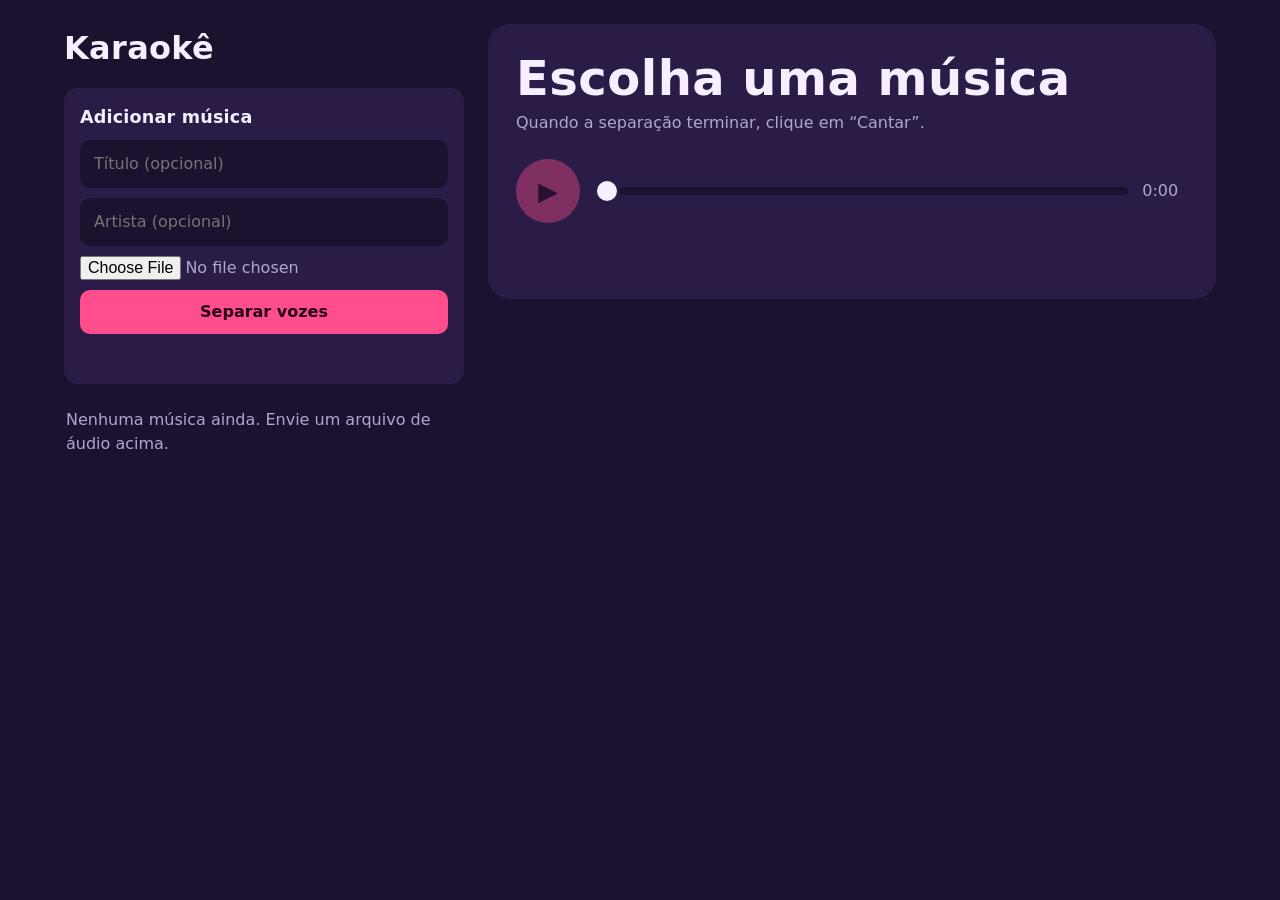
==== backend/target/classes/static/index.html @ 43eb7155 "update" ====
<!DOCTYPE html>
<html lang="pt-BR">
<head>
<meta charset="utf-8">
<meta name="viewport" content="width=device-width, initial-scale=1">
<title>Karaokê</title>
<link rel="stylesheet" href="styles.css">
</head>
<body>

<div class="app">

  <!-- ===== biblioteca ===== -->
  <section class="library" aria-label="Músicas">
    <h1>Karaokê</h1>

    <form class="card add-form" id="add-form">
      <h2>Adicionar música</h2>
      <input type="text" name="title" placeholder="Título (opcional)" autocomplete="off">
      <input type="text" name="artist" placeholder="Artista (opcional)" autocomplete="off">
      <input type="file" name="file" accept="audio/*" required>
      <button class="btn" type="submit" id="add-btn">Separar vozes</button>
      <div class="status" id="add-status" role="status"></div>
    </form>

    <ul class="songs" id="songs"></ul>
  </section>

  <!-- ===== preview (player simples) ===== -->
  <section class="player" aria-label="Player">
    <div class="now">
      <h2 id="now-title">Escolha uma música</h2>
      <p id="now-artist">Quando a separação terminar, clique em “Cantar”.</p>
    </div>

    <div class="transport">
      <button class="play" id="play" disabled aria-label="Tocar">▶</button>
      <input type="range" id="seek" min="0" max="0" step="0.1" value="0" disabled aria-label="Posição da música">
      <span class="time" id="time">0:00</span>
    </div>

    <div class="mixer" id="mixer" hidden>
      <div id="mixer-slot"></div>
      <button class="btn stage-btn" id="open-stage" type="button">Abrir tela de karaokê</button>
    </div>

    <div class="status" id="player-status" role="status"></div>
  </section>
</div>

<!-- ===== diálogo: escolher letra ===== -->
<dialog id="dlg-lyrics" aria-labelledby="dlg-lyrics-title">
  <form method="dialog" class="dlg-head">
    <h2 id="dlg-lyrics-title">Letra sincronizada</h2>
    <button class="btn ghost" aria-label="Fechar">Fechar</button>
  </form>
  <form class="dlg-search" id="lyrics-form">
    <input type="text" id="lyrics-title" placeholder="Título da música" required autocomplete="off">
    <input type="text" id="lyrics-artist" placeholder="Artista" autocomplete="off">
    <button class="btn" type="submit">Buscar</button>
  </form>
  <p class="hint">Fonte: LRCLIB. Compare a duração com a da sua música e confira o trecho de prévia.</p>
  <div class="status" id="lyrics-status" role="status"></div>
  <ul class="results" id="lyrics-results"></ul>
</dialog>

<!-- ===== diálogo: escolher capa ===== -->
<dialog id="dlg-cover" aria-labelledby="dlg-cover-title">
  <form method="dialog" class="dlg-head">
    <h2 id="dlg-cover-title">Imagem de fundo</h2>
    <button class="btn ghost" aria-label="Fechar">Fechar</button>
  </form>
  <form class="dlg-search" id="cover-form">
    <input type="text" id="cover-term" placeholder="Artista e álbum" required autocomplete="off">
    <button class="btn" type="submit">Buscar</button>
  </form>
  <p class="hint">Fonte: iTunes. Os primeiros resultados costumam ser os certos.</p>
  <div class="status" id="cover-status" role="status"></div>
  <ul class="cover-grid" id="cover-results"></ul>
</dialog>

<!-- ===== tela de karaokê ===== -->
<div class="stage" id="stage" hidden role="dialog" aria-label="Tela de karaokê" aria-modal="true">
  <div class="stage-bg" id="stage-bg"></div>
  <div class="stage-scrim"></div>

  <header class="stage-top stage-chrome">
    <div class="st-meta">
      <div class="st-title" id="st-title"></div>
      <div class="st-artist" id="st-artist"></div>
    </div>
    <div class="st-actions">
      <button class="chip" id="st-fs" type="button">Tela cheia</button>
      <button class="chip" id="st-close" type="button">Fechar</button>
    </div>
  </header>

  <main class="lyrics-viewport" id="lyrics-viewport">
    <div class="lyrics-track" id="lyrics-track" aria-live="off"></div>
    <p class="no-lyrics" id="no-lyrics" hidden>
      Esta música ainda não tem letra sincronizada.<br>
      Feche esta tela e use o botão “Letra” na biblioteca.
    </p>
  </main>

  <footer class="stage-bottom stage-chrome">
    <button class="play small" id="st-play" type="button" aria-label="Tocar">▶</button>
    <input type="range" id="st-seek" min="0" max="0" step="0.1" value="0" aria-label="Posição da música">
    <span class="time" id="st-time">0:00 / 0:00</span>
    <button class="chip" id="st-settings" type="button" aria-expanded="false" aria-controls="stage-panel">Ajustes</button>
  </footer>

  <aside class="stage-panel" id="stage-panel" hidden aria-label="Ajustes">
    <section>
      <h3>Áudio</h3>
      <div id="stage-mixer-slot"></div>
    </section>

    <section>
      <h3>Tela</h3>
      <label class="slider-row"><span>Imagem de fundo</span><output id="out-art"></output>
        <input type="range" id="set-art" min="0" max="100" aria-label="Visibilidade da imagem de fundo"></label>
      <label class="slider-row"><span>Desfoque</span><output id="out-blur"></output>
        <input type="range" id="set-blur" min="0" max="40" aria-label="Desfoque da imagem"></label>
      <label class="slider-row"><span>Contraste do texto</span><output id="out-contrast"></output>
        <input type="range" id="set-contrast" min="0" max="100" aria-label="Contraste do texto"></label>
    </section>

    <section>
      <h3>Sincronia da letra</h3>
      <div class="sync-row">
        <button class="chip" id="sync-earlier" type="button">◀ Adiantar 0,5 s</button>
        <button class="chip" id="sync-later" type="button">Atrasar 0,5 s ▶</button>
        <button class="chip ghost" id="sync-reset" type="button">Zerar</button>
      </div>
      <p class="hint" id="sync-info"></p>
    </section>
  </aside>
</div>

<script src="app.js"></script>
</body>
</html>
---- backend/target/classes/static/styles.css ----
:root {
  --stage: #1c1230;
  --panel: #2a1c46;
  --panel-2: #36255a;
  --ink: #f5efff;
  --muted: #b3a5d3;
  --hot: #ff4d8d;      /* voz do cantor / letra cantada */
  --cool: #55c1ff;     /* backing vocals */
  --soft: #9d8cff;     /* instrumental */
  --ok: #62e3a4;
  --warn: #ffc857;
  --bad: #ff7a7a;
  --radius: 14px;
  --display: "Futura", "Century Gothic", "Avenir Next", "Trebuchet MS", system-ui, sans-serif;
  --body: system-ui, -apple-system, "Segoe UI", Roboto, sans-serif;
}
* { box-sizing: border-box; }
/* sem isto, qualquer elemento com display próprio ignora o atributo hidden */
[hidden] { display: none !important; }
html, body { height: 100%; }
body {
  margin: 0;
  background: var(--stage);
  color: var(--ink);
  font: 16px/1.5 var(--body);
}
body.stage-open { overflow: hidden; }
h1, h2, h3 { font-family: var(--display); margin: 0; letter-spacing: 0.01em; }
button, input { font: inherit; color: inherit; }
button { cursor: pointer; }
:focus-visible { outline: 3px solid var(--warn); outline-offset: 2px; }

.app {
  display: grid;
  grid-template-columns: minmax(300px, 400px) 1fr;
  gap: 24px;
  max-width: 1200px;
  margin: 0 auto;
  padding: 24px;
  min-height: 100%;
}
@media (max-width: 800px) { .app { grid-template-columns: 1fr; padding: 16px; } }

.card { background: var(--panel); border-radius: var(--radius); padding: 16px; }
.hint { color: var(--muted); font-size: .85rem; margin: 0; }
.status { min-height: 1.5em; color: var(--muted); }
.status.error { color: var(--bad); }

input[type=text] {
  width: 100%; padding: 10px 12px; border-radius: 10px; border: 2px solid transparent; background: var(--stage);
}
input[type=text]:focus { border-color: var(--soft); outline: none; }

.btn {
  border: 0; border-radius: 10px; padding: 10px 16px; font-weight: 700;
  background: var(--hot); color: #26001a;
}
.btn:disabled { opacity: .5; cursor: not-allowed; }
.btn.ghost { background: transparent; color: var(--muted); border: 2px solid var(--panel-2); font-weight: 600; }
.btn.ghost:hover:not(:disabled) { color: var(--ink); border-color: var(--soft); }

/* ---------- biblioteca ---------- */
.library { display: flex; flex-direction: column; gap: 16px; }
.library h1 { font-size: 2rem; }
.add-form { display: grid; gap: 10px; }
.add-form h2 { font-size: 1.1rem; }
.add-form input[type=file] { color: var(--muted); }

.songs { list-style: none; margin: 0; padding: 0; display: grid; gap: 10px; }
.song {
  background: var(--panel); border-radius: var(--radius); padding: 12px 14px;
  display: grid; grid-template-columns: 60px 1fr; gap: 6px 12px; border-left: 6px solid var(--panel-2);
}
.song[data-status=READY] { border-left-color: var(--ok); }
.song[data-status=SEPARATING] { border-left-color: var(--warn); }
.song[data-status=FAILED] { border-left-color: var(--bad); }
.song.active { background: var(--panel-2); }
.thumb { width: 60px; height: 60px; border-radius: 10px; object-fit: cover; background: var(--stage); }
.thumb.empty { display: grid; place-items: center; color: var(--muted); font-size: 1.4rem; }
.song-title { font-weight: 700; overflow-wrap: anywhere; }
.song-meta { color: var(--muted); font-size: .9rem; }
.song-error { color: var(--bad); font-size: .85rem; }
.tags { display: flex; gap: 6px; margin-top: 4px; flex-wrap: wrap; }
.tag { font-size: .75rem; padding: 1px 8px; border-radius: 99px; background: var(--stage); color: var(--muted); }
.tag.ok { color: var(--ok); }
.song-actions { grid-column: 1 / -1; display: flex; gap: 8px; flex-wrap: wrap; }
.song-actions .btn { padding: 6px 12px; font-size: .9rem; }
.empty { color: var(--muted); padding: 8px 2px; }

/* ---------- preview ---------- */
.player {
  background: var(--panel); border-radius: 22px; padding: 28px; display: flex; flex-direction: column; gap: 24px;
  align-self: start; position: sticky; top: 24px;
}
@media (max-width: 800px) { .player { position: static; padding: 20px; } }
.now h2 { font-size: clamp(1.8rem, 4vw, 3rem); line-height: 1.1; overflow-wrap: anywhere; }
.now p { margin: 6px 0 0; color: var(--muted); }

.transport { display: grid; grid-template-columns: auto 1fr auto; gap: 14px; align-items: center; }
.play {
  width: 64px; height: 64px; border-radius: 50%; border: 0; background: var(--hot); color: #26001a;
  font-size: 1.6rem; display: grid; place-items: center;
}
.play.small { width: 44px; height: 44px; font-size: 1.1rem; }
.play:disabled { opacity: .4; cursor: not-allowed; }
.time { font-variant-numeric: tabular-nums; color: var(--muted); min-width: 4.5ch; white-space: nowrap; }

input[type=range] { -webkit-appearance: none; appearance: none; width: 100%; background: transparent; height: 32px; margin: 0; }
input[type=range]::-webkit-slider-runnable-track { height: 8px; border-radius: 99px; background: var(--c-track, var(--stage)); }
input[type=range]::-moz-range-track { height: 8px; border-radius: 99px; background: var(--c-track, var(--stage)); }
input[type=range]::-webkit-slider-thumb {
  -webkit-appearance: none; width: 26px; height: 26px; border-radius: 50%; margin-top: -9px;
  background: var(--c, var(--ink)); border: 3px solid var(--panel);
}
input[type=range]::-moz-range-thumb {
  width: 20px; height: 20px; border-radius: 50%; background: var(--c, var(--ink)); border: 3px solid var(--panel);
}

.mixer { display: grid; gap: 18px; }
.presets { display: flex; gap: 10px; flex-wrap: wrap; margin-bottom: 14px; }
.presets .btn { flex: 1; min-width: 140px; }
.presets .btn.on { outline: 3px solid var(--ink); }
.faders { display: grid; gap: 18px; }
.fader { display: grid; gap: 4px; --c-track: var(--stage); }
.fader label, .fader .fader-head { display: flex; justify-content: space-between; font-weight: 600; }
.fader output { font-variant-numeric: tabular-nums; color: var(--muted); font-weight: 400; }
.fader .hint { margin: 0; }
.fader.lead { --c: var(--hot); --c-track: var(--panel-2); padding: 16px; border-radius: var(--radius); background: var(--stage); }
.fader.lead .fader-head { font-family: var(--display); font-size: 1.25rem; }
.fader.lead input[type=range] { height: 48px; }
.fader.lead input[type=range]::-webkit-slider-runnable-track { height: 14px; }
.fader.lead input[type=range]::-moz-range-track { height: 14px; }
.fader.lead input[type=range]::-webkit-slider-thumb { width: 38px; height: 38px; margin-top: -12px; }
.fader.lead input[type=range]::-moz-range-thumb { width: 32px; height: 32px; }
.fader.backing { --c: var(--cool); }
.fader.instrumental { --c: var(--soft); }
.stage-btn { width: 100%; padding: 14px; font-size: 1.05rem; }

/* ---------- diálogos ---------- */
dialog {
  background: var(--panel); color: var(--ink); border: 0; border-radius: 18px; padding: 20px;
  width: min(700px, 94vw); max-height: 88vh; overflow: auto;
}
dialog::backdrop { background: rgba(8, 4, 16, .72); }
.dlg-head { display: flex; justify-content: space-between; align-items: center; margin-bottom: 12px; }
.dlg-search { display: grid; grid-template-columns: 1fr 1fr auto; gap: 8px; margin-bottom: 8px; }
#cover-form.dlg-search { grid-template-columns: 1fr auto; }
@media (max-width: 560px) { .dlg-search, #cover-form.dlg-search { grid-template-columns: 1fr; } }

.results { list-style: none; margin: 12px 0 0; padding: 0; display: grid; gap: 10px; }
.result {
  background: var(--stage); border-radius: var(--radius); padding: 12px 14px;
  display: grid; grid-template-columns: 1fr auto; gap: 4px 12px; align-items: center;
}
.result .r-title { font-weight: 700; overflow-wrap: anywhere; }
.result .r-meta { color: var(--muted); font-size: .85rem; }
.result .r-preview { grid-column: 1 / -1; color: var(--ink); opacity: .75; font-size: .9rem; font-style: italic; overflow-wrap: anywhere; }
.badge { font-size: .75rem; padding: 1px 8px; border-radius: 99px; background: var(--panel-2); color: var(--ok); margin-left: 6px; }
.badge.off { color: var(--warn); }

.cover-grid { list-style: none; margin: 12px 0 0; padding: 0; display: grid; grid-template-columns: repeat(auto-fill, minmax(130px, 1fr)); gap: 12px; }
.cover-btn { width: 100%; background: var(--stage); border: 2px solid transparent; border-radius: 12px; padding: 6px; text-align: left; }
.cover-btn:hover, .cover-btn:focus-visible { border-color: var(--hot); }
.cover-btn img { width: 100%; aspect-ratio: 1; object-fit: cover; border-radius: 8px; display: block; background: var(--panel-2); }
.cover-btn span { display: block; font-size: .78rem; color: var(--muted); margin-top: 4px; overflow: hidden; text-overflow: ellipsis; white-space: nowrap; }

/* ============================================================
   Tela de karaokê
   ============================================================ */
.stage {
  --art: .55; --blur: 6px; --shadow: .6; --scrim: .35;
  position: fixed; inset: 0; z-index: 1000; overflow: hidden;
  background: #0d0718; color: #fff;
}
.stage-bg {
  position: absolute; inset: -6%;
  background: radial-gradient(circle at 30% 20%, #5b2a86 0%, #1c1230 60%, #0d0718 100%) center / cover no-repeat;
  opacity: 1;
}
.stage-bg.has-art { opacity: var(--art); filter: blur(var(--blur)); }
.stage-scrim {
  position: absolute; inset: 0; pointer-events: none;
  background: linear-gradient(180deg,
    rgba(10, 5, 20, var(--scrim)) 0%,
    rgba(10, 5, 20, calc(var(--scrim) * .55)) 50%,
    rgba(10, 5, 20, var(--scrim)) 100%);
}

.stage-chrome { transition: opacity .35s ease; }
.stage.idle { cursor: none; }
.stage.idle .stage-chrome { opacity: 0; pointer-events: none; }

.stage-top {
  position: absolute; top: 0; left: 0; right: 0; padding: 18px 24px 40px;
  display: flex; justify-content: space-between; gap: 16px; align-items: flex-start;
  background: linear-gradient(180deg, rgba(0, 0, 0, .55), transparent);
}
.st-title { font-family: var(--display); font-weight: 800; font-size: 1.3rem; overflow-wrap: anywhere; }
.st-artist { opacity: .8; }
.st-actions { display: flex; gap: 8px; flex-shrink: 0; }

.chip {
  background: rgba(255, 255, 255, .14); border: 1px solid rgba(255, 255, 255, .22); color: #fff;
  border-radius: 99px; padding: 8px 16px; font-weight: 600; backdrop-filter: blur(6px);
}
.chip:hover { background: rgba(255, 255, 255, .24); }
.chip.ghost { background: transparent; }

.lyrics-viewport {
  position: absolute; inset: 0; overflow: hidden;
  -webkit-mask-image: linear-gradient(180deg, transparent 0, #000 14%, #000 80%, transparent 100%);
          mask-image: linear-gradient(180deg, transparent 0, #000 14%, #000 80%, transparent 100%);
}
.lyrics-track { position: relative; padding: 0 6vw; will-change: transform; }
@media (prefers-reduced-motion: no-preference) {
  .lyrics-track { transition: transform .45s cubic-bezier(.2, .8, .2, 1); }
  .ly { transition: opacity .3s ease, transform .3s ease; }
}
.ly {
  margin: .75em auto; max-width: 1400px; text-align: center;
  font-family: var(--display); font-weight: 800; line-height: 1.2;
  font-size: clamp(1.6rem, 4.4vw, 3.8rem);
  opacity: max(.12, calc(1 - var(--d, 4) * .24));
  transform: scale(.9);
}
.ly.active { opacity: 1; transform: scale(1); }
.ly-text { display: inline-block; filter: drop-shadow(0 2px 8px rgba(0, 0, 0, var(--shadow))); }
.ly.active .ly-text {
  background: linear-gradient(90deg, var(--hot) var(--p, 0%), #fff var(--p, 0%));
  -webkit-background-clip: text; background-clip: text;
  -webkit-text-fill-color: transparent; color: transparent;
}
.no-lyrics {
  position: absolute; inset: 0; display: grid; place-content: center; text-align: center;
  font-size: clamp(1.1rem, 2.4vw, 1.8rem); opacity: .85; padding: 0 8vw; line-height: 1.6;
  filter: drop-shadow(0 2px 8px rgba(0, 0, 0, var(--shadow)));
}

.stage-bottom {
  position: absolute; bottom: 0; left: 0; right: 0; padding: 40px 24px 20px;
  display: grid; grid-template-columns: auto 1fr auto auto; gap: 14px; align-items: center;
  background: linear-gradient(0deg, rgba(0, 0, 0, .6), transparent);
}
.stage-bottom input[type=range] { --c: #fff; --c-track: rgba(255, 255, 255, .28); }
.stage-bottom .time { color: rgba(255, 255, 255, .85); }
.stage-bottom input[type=range]::-webkit-slider-thumb { border-color: rgba(0, 0, 0, .5); }

.stage-panel {
  position: absolute; right: 16px; bottom: 96px; width: min(380px, calc(100vw - 32px));
  max-height: calc(100% - 150px); overflow: auto; padding: 18px; border-radius: 18px;
  background: rgba(28, 18, 48, .94); backdrop-filter: blur(12px);
  display: grid; gap: 22px; box-shadow: 0 10px 40px rgba(0, 0, 0, .5);
}
.stage-panel h3 { font-size: 1rem; color: var(--muted); margin-bottom: 10px; text-transform: uppercase; letter-spacing: .08em; }
.stage-panel .presets { margin-bottom: 12px; }
.stage-panel .presets .btn { min-width: 0; padding: 8px 10px; font-size: .9rem; }
.slider-row { display: grid; grid-template-columns: 1fr auto; align-items: center; margin-bottom: 4px; }
.slider-row input { grid-column: 1 / -1; --c: var(--ink); --c-track: var(--stage); }
.slider-row output { color: var(--muted); font-variant-numeric: tabular-nums; }
.sync-row { display: flex; gap: 8px; flex-wrap: wrap; margin-bottom: 8px; }
.sync-row .chip { background: var(--panel-2); }

@media (max-width: 640px) {
  .stage-bottom { grid-template-columns: auto 1fr auto; }
  .stage-bottom .time { display: none; }
  .st-actions .chip { padding: 6px 12px; }
}
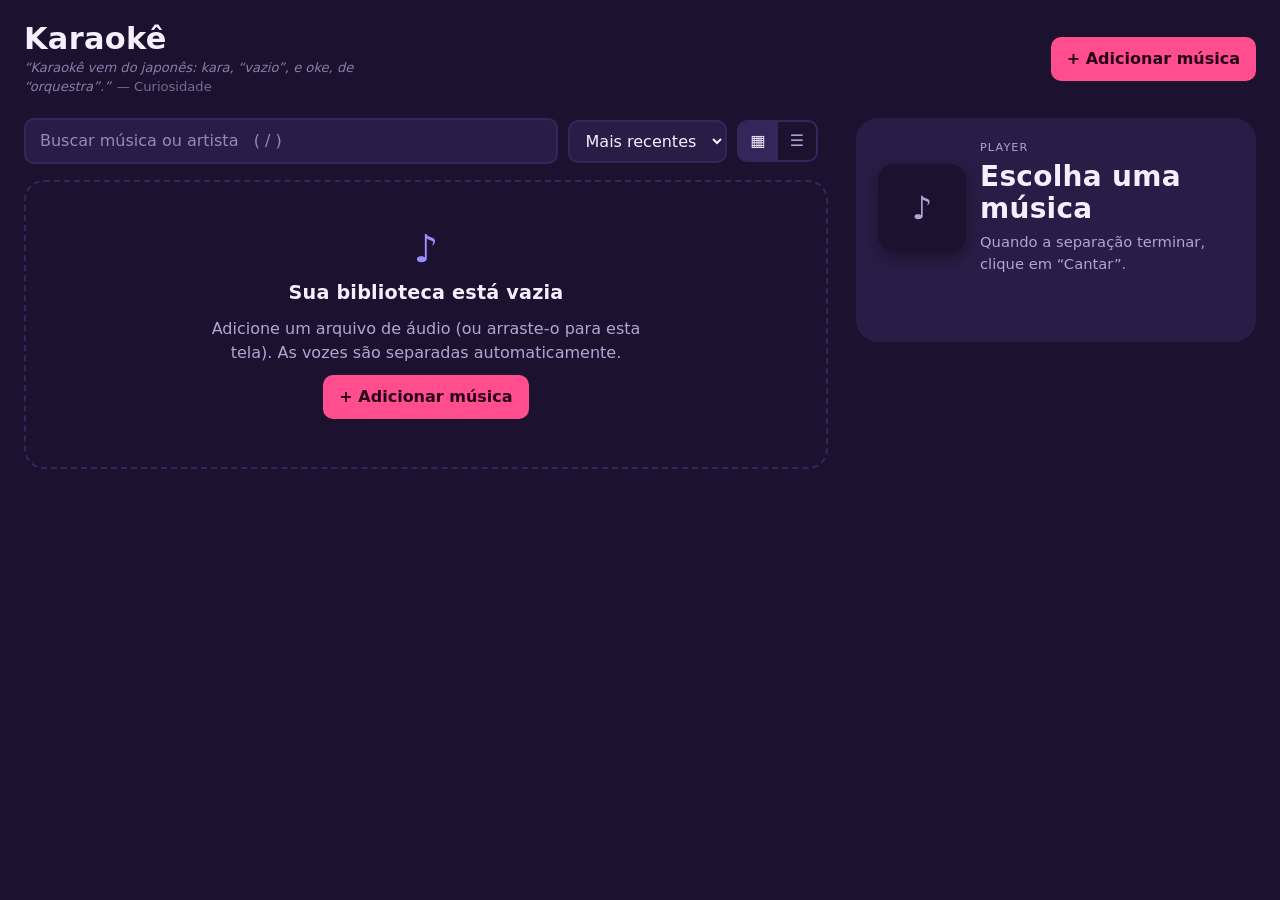
==== commit 59fdea29: "feat: Overhaul improvement on main page Improved the main page Added a search for songs Added a filt" ====
--- a/backend/target/classes/static/index.html
+++ b/backend/target/classes/static/index.html
@@ -3,34 +3,53 @@
 <head>
 <meta charset="utf-8">
 <meta name="viewport" content="width=device-width, initial-scale=1">
+<meta name="color-scheme" content="dark">
 <title>Karaokê</title>
 <link rel="stylesheet" href="styles.css">
 </head>
 <body>
 
+<header class="topbar">
+  <div class="brand">
+    <h1>Karaokê</h1>
+    <p class="quote" id="quote"><span id="quote-text"></span><span class="q-author" id="quote-author"></span></p>
+  </div>
+  <button class="btn add-open" id="add-open" type="button">+ Adicionar música</button>
+</header>
+
 <div class="app">
 
   <!-- ===== biblioteca ===== -->
   <section class="library" aria-label="Músicas">
-    <h1>Karaokê</h1>
-
-    <form class="card add-form" id="add-form">
-      <h2>Adicionar música</h2>
-      <input type="text" name="title" placeholder="Título (opcional)" autocomplete="off">
-      <input type="text" name="artist" placeholder="Artista (opcional)" autocomplete="off">
-      <input type="file" name="file" accept="audio/*" required>
-      <button class="btn" type="submit" id="add-btn">Separar vozes</button>
-      <div class="status" id="add-status" role="status"></div>
-    </form>
-
-    <ul class="songs" id="songs"></ul>
+    <div class="toolbar">
+      <label class="search">
+        <span class="sr-only">Buscar música ou artista</span>
+        <input type="search" id="search" placeholder="Buscar música ou artista   ( / )" autocomplete="off">
+      </label>
+      <select id="sort" aria-label="Ordenar músicas">
+        <option value="recent">Mais recentes</option>
+        <option value="title">Título (A–Z)</option>
+        <option value="artist">Artista (A–Z)</option>
+      </select>
+      <div class="seg" role="group" aria-label="Visualização">
+        <button type="button" data-view="grid" aria-pressed="true" title="Grade" aria-label="Grade">▦</button>
+        <button type="button" data-view="list" aria-pressed="false" title="Lista" aria-label="Lista">☰</button>
+      </div>
+      <span class="count" id="lib-count" aria-live="polite"></span>
+    </div>
+
+    <ul class="songs grid" id="songs"></ul>
   </section>
 
-  <!-- ===== preview (player simples) ===== -->
-  <section class="player" aria-label="Player">
-    <div class="now">
-      <h2 id="now-title">Escolha uma música</h2>
-      <p id="now-artist">Quando a separação terminar, clique em “Cantar”.</p>
+  <!-- ===== player (preview) ===== -->
+  <aside class="player empty" id="player" aria-label="Player">
+    <div class="np-head">
+      <div class="np-cover" id="np-cover" aria-hidden="true">♪</div>
+      <div class="now">
+        <p class="eyebrow" id="np-eyebrow">Player</p>
+        <h2 id="now-title">Escolha uma música</h2>
+        <p id="now-artist">Quando a separação terminar, clique em “Cantar”.</p>
+      </div>
     </div>
 
     <div class="transport">
@@ -45,8 +64,31 @@
     </div>
 
     <div class="status" id="player-status" role="status"></div>
-  </section>
+  </aside>
 </div>
+
+<!-- ===== diálogo: adicionar músicas ===== -->
+<dialog id="dlg-add" aria-labelledby="dlg-add-title">
+  <form method="dialog" class="dlg-head">
+    <h2 id="dlg-add-title">Adicionar música</h2>
+    <button class="btn ghost" aria-label="Fechar">Fechar</button>
+  </form>
+  <form class="add-form" id="add-form">
+    <label class="dropzone" id="dropzone">
+      <input type="file" id="add-file" name="file" accept="audio/*" multiple required>
+      <span class="dz-icon" aria-hidden="true">♪</span>
+      <strong id="dz-title">Arraste um áudio aqui ou clique para escolher</strong>
+      <span id="dz-sub">MP3, FLAC, WAV, M4A… você pode escolher vários de uma vez</span>
+    </label>
+    <div class="add-fields">
+      <input type="text" id="add-title" name="title" placeholder="Título (opcional)" autocomplete="off">
+      <input type="text" id="add-artist" name="artist" placeholder="Artista (opcional)" autocomplete="off">
+    </div>
+    <p class="hint" id="add-hint">Título e artista ajudam a achar a letra e a capa depois.</p>
+    <button class="btn" type="submit" id="add-btn" disabled>Separar vozes</button>
+    <div class="status" id="add-status" role="status"></div>
+  </form>
+</dialog>
 
 <!-- ===== diálogo: escolher letra ===== -->
 <dialog id="dlg-lyrics" aria-labelledby="dlg-lyrics-title">
@@ -62,6 +104,37 @@
   <p class="hint">Fonte: LRCLIB. Compare a duração com a da sua música e confira o trecho de prévia.</p>
   <div class="status" id="lyrics-status" role="status"></div>
   <ul class="results" id="lyrics-results"></ul>
+</dialog>
+
+<!-- ===== diálogo: palavras sincronizadas ===== -->
+<dialog id="dlg-words" aria-labelledby="dlg-words-title">
+  <form method="dialog" class="dlg-head">
+    <h2 id="dlg-words-title">Palavras sincronizadas</h2>
+    <button class="btn ghost" aria-label="Fechar">Fechar</button>
+  </form>
+  <p>Marca o tempo de cada palavra usando a voz isolada do cantor e a letra sincronizada. Na tela de karaokê,
+    cada palavra é preenchida no momento em que é cantada.</p>
+  <label class="field">Idioma da letra
+    <select id="words-lang">
+      <option value="pt">Português</option>
+      <option value="en">English</option>
+      <option value="es">Español</option>
+      <option value="fr">Français</option>
+      <option value="it">Italiano</option>
+      <option value="de">Deutsch</option>
+    </select>
+  </label>
+  <p class="hint">Roda uma vez por letra, na GPU, e pode levar alguns minutos. Enquanto isso (ou se alguma linha não
+    der certo) a tela usa o preenchimento estimado por linha. Trocar a letra descarta as palavras.</p>
+  <div class="status" id="words-status" role="status"></div>
+  <button class="btn" id="words-go" type="button">Sincronizar palavras</button>
+
+  <div class="or-sep" role="separator"><span>ou</span></div>
+
+  <p><strong>Sincronizar manualmente.</strong> Para quando o automático errar ou não funcionar: você marca o tempo
+    de cada palavra tocando no ritmo da música (em câmera lenta, se precisar). Também serve para corrigir só as
+    linhas que ficaram ruins.</p>
+  <button class="btn ghost" id="words-manual" type="button">Abrir editor de sincronia</button>
 </dialog>
 
 <!-- ===== diálogo: escolher capa ===== -->
@@ -102,6 +175,9 @@
       Feche esta tela e use o botão “Letra” na biblioteca.
     </p>
   </main>
+
+  <!-- contagem regressiva antes de a voz entrar (depois de pausas e da introdução) -->
+  <div class="countdown" id="countdown" hidden aria-hidden="true"><span id="countdown-num"></span></div>
 
   <footer class="stage-bottom stage-chrome">
     <button class="play small" id="st-play" type="button" aria-label="Tocar">▶</button>
@@ -138,6 +214,79 @@
   </aside>
 </div>
 
+<!-- ===== editor de sincronia manual ===== -->
+<div class="editor" id="editor" hidden role="dialog" aria-modal="true" aria-label="Editor de sincronia das palavras">
+  <header class="ed-top">
+    <div class="ed-heading">
+      <h2 id="ed-title">Sincronizar palavras</h2>
+      <p class="hint" id="ed-summary"></p>
+    </div>
+    <div class="ed-actions">
+      <button class="btn ghost" id="ed-discard" type="button" hidden>Descartar rascunho</button>
+      <button class="btn" id="ed-save" type="button">Salvar</button>
+      <button class="btn ghost" id="ed-close" type="button">Fechar</button>
+    </div>
+  </header>
+
+  <details class="ed-howto" open>
+    <summary>Como usar</summary>
+    <ol>
+      <li>Dê play (tecla <kbd>P</kbd>). Use <strong>0,5×</strong> se estiver difícil acompanhar.</li>
+      <li><strong>Segure <kbd>Espaço</kbd></strong> (ou o botão grande) enquanto a palavra marcada é cantada e solte
+        quando ela termina. Um toque rápido também vale: a palavra dura até a próxima.</li>
+      <li>Errou? Clique na palavra (ou use as setas) e marque de novo. <strong>Tocar daqui</strong> volta a música
+        para antes da linha.</li>
+      <li><strong>Ouvir linha</strong> mostra como ficou. O <strong>ajuste fino</strong> corrige em centésimos de segundo.</li>
+      <li>Linhas que você não completar continuam com o preenchimento estimado. Depois é só <strong>Salvar</strong>.</li>
+    </ol>
+  </details>
+
+  <ol class="ed-lines" id="ed-lines"></ol>
+
+  <footer class="ed-controls">
+    <div class="ed-row ed-transport">
+      <button class="play small" id="ed-play" type="button" aria-label="Tocar">▶</button>
+      <input type="range" id="ed-seek" min="0" max="0" step="0.1" value="0" aria-label="Posição da música">
+      <span class="time" id="ed-time">0:00 / 0:00</span>
+    </div>
+
+    <div class="ed-row ed-options">
+      <label class="ed-opt">Velocidade
+        <select id="ed-rate">
+          <option value="1">1×</option>
+          <option value="0.75">0,75×</option>
+          <option value="0.5">0,5×</option>
+        </select>
+      </label>
+      <label class="ed-opt ed-grow">Atraso do seu toque <output id="out-reaction"></output>
+        <input type="range" id="ed-reaction" min="0" max="400" step="10" aria-label="Atraso de reação do toque">
+      </label>
+      <button class="chip" id="ed-voice" type="button" aria-pressed="true">Voz do cantor: ligada</button>
+    </div>
+
+    <div class="ed-row ed-fine">
+      <div class="ed-word" id="ed-word-info">—</div>
+      <div class="ed-nudges" id="ed-nudges"></div>
+    </div>
+
+    <div class="ed-row ed-capture">
+      <button class="tap-pad" id="ed-pad" type="button">Segure enquanto a palavra é cantada<small>ou segure Espaço</small></button>
+      <div class="ed-line-actions">
+        <button class="chip" id="ed-listen" type="button">Ouvir linha</button>
+        <button class="chip" id="ed-shift-back" type="button">Linha −0,1 s</button>
+        <button class="chip" id="ed-shift-fwd" type="button">Linha +0,1 s</button>
+        <button class="chip" id="ed-clear" type="button">Limpar linha</button>
+      </div>
+    </div>
+
+    <div class="status" id="ed-status" role="status"></div>
+  </footer>
+</div>
+
+<div class="toast" id="toast" role="status" aria-live="polite" hidden></div>
+<div class="drop-overlay" id="drop-overlay" hidden aria-hidden="true">Solte o áudio para adicionar</div>
+
+<script src="quotes.js"></script>
 <script src="app.js"></script>
 </body>
 </html>
--- a/backend/target/classes/static/styles.css
+++ b/backend/target/classes/static/styles.css
@@ -30,26 +30,43 @@
 button { cursor: pointer; }
 :focus-visible { outline: 3px solid var(--warn); outline-offset: 2px; }
 
+.sr-only {
+  position: absolute; width: 1px; height: 1px; margin: -1px; padding: 0; overflow: hidden;
+  clip: rect(0, 0, 0, 0); white-space: nowrap; border: 0;
+}
+
+/* ---------- topo ---------- */
+.topbar {
+  display: flex; align-items: center; justify-content: space-between; gap: 16px; flex-wrap: wrap;
+  max-width: 1400px; margin: 0 auto; padding: 22px 24px 6px;
+}
+.brand h1 { font-size: 1.9rem; line-height: 1.1; }
+.quote {
+  margin: 4px 0 0; max-width: 62ch; font-size: .82rem; line-height: 1.4;
+  color: var(--muted); opacity: .72; font-style: italic;
+}
+.quote .q-author { font-style: normal; margin-left: .45em; opacity: .85; white-space: nowrap; }
+.add-open { padding: 11px 18px; }
+
+/* ---------- grade principal ---------- */
 .app {
-  display: grid;
-  grid-template-columns: minmax(300px, 400px) 1fr;
-  gap: 24px;
-  max-width: 1200px;
-  margin: 0 auto;
-  padding: 24px;
-  min-height: 100%;
-}
-@media (max-width: 800px) { .app { grid-template-columns: 1fr; padding: 16px; } }
+  display: grid; grid-template-columns: minmax(0, 1fr) minmax(340px, 400px); gap: 28px;
+  max-width: 1400px; margin: 0 auto; padding: 16px 24px 40px;
+}
+@media (max-width: 960px) {
+  .app { grid-template-columns: 1fr; padding: 12px 16px 32px; }
+  .topbar { padding: 16px 16px 4px; }
+}
 
 .card { background: var(--panel); border-radius: var(--radius); padding: 16px; }
 .hint { color: var(--muted); font-size: .85rem; margin: 0; }
 .status { min-height: 1.5em; color: var(--muted); }
 .status.error { color: var(--bad); }
 
-input[type=text] {
+input[type=text], input[type=search] {
   width: 100%; padding: 10px 12px; border-radius: 10px; border: 2px solid transparent; background: var(--stage);
 }
-input[type=text]:focus { border-color: var(--soft); outline: none; }
+input[type=text]:focus, input[type=search]:focus { border-color: var(--soft); outline: none; }
 
 .btn {
   border: 0; border-radius: 10px; padding: 10px 16px; font-weight: 700;
@@ -60,41 +77,178 @@
 .btn.ghost:hover:not(:disabled) { color: var(--ink); border-color: var(--soft); }
 
 /* ---------- biblioteca ---------- */
-.library { display: flex; flex-direction: column; gap: 16px; }
-.library h1 { font-size: 2rem; }
-.add-form { display: grid; gap: 10px; }
-.add-form h2 { font-size: 1.1rem; }
-.add-form input[type=file] { color: var(--muted); }
-
-.songs { list-style: none; margin: 0; padding: 0; display: grid; gap: 10px; }
+.library { display: flex; flex-direction: column; gap: 16px; min-width: 0; }
+
+.toolbar { display: flex; gap: 10px; flex-wrap: wrap; align-items: center; }
+.search { flex: 1 1 240px; }
+.search input { background: var(--panel); border-color: var(--panel-2); padding: 9px 14px; }
+.search input::placeholder { color: var(--muted); opacity: .8; }
+.toolbar select {
+  background: var(--panel); color: var(--ink); border: 2px solid var(--panel-2); border-radius: 10px;
+  padding: 9px 12px; font: inherit;
+}
+.toolbar select:focus { border-color: var(--soft); outline: none; }
+.seg { display: inline-flex; border: 2px solid var(--panel-2); border-radius: 10px; overflow: hidden; }
+.seg button { background: transparent; border: 0; padding: 7px 12px; color: var(--muted); font-size: 1rem; }
+.seg button[aria-pressed=true] { background: var(--panel-2); color: var(--ink); }
+.count { margin-left: auto; color: var(--muted); font-size: .9rem; white-space: nowrap; }
+
+.songs { list-style: none; margin: 0; padding: 0; display: grid; gap: 14px; align-items: stretch; }
+.songs.grid { grid-template-columns: repeat(auto-fill, minmax(176px, 1fr)); }
+@media (max-width: 560px) { .songs.grid { grid-template-columns: repeat(2, minmax(0, 1fr)); gap: 10px; } }
+.songs.list { grid-template-columns: 1fr; gap: 8px; }
+
 .song {
-  background: var(--panel); border-radius: var(--radius); padding: 12px 14px;
-  display: grid; grid-template-columns: 60px 1fr; gap: 6px 12px; border-left: 6px solid var(--panel-2);
-}
-.song[data-status=READY] { border-left-color: var(--ok); }
-.song[data-status=SEPARATING] { border-left-color: var(--warn); }
-.song[data-status=FAILED] { border-left-color: var(--bad); }
-.song.active { background: var(--panel-2); }
-.thumb { width: 60px; height: 60px; border-radius: 10px; object-fit: cover; background: var(--stage); }
-.thumb.empty { display: grid; place-items: center; color: var(--muted); font-size: 1.4rem; }
-.song-title { font-weight: 700; overflow-wrap: anywhere; }
-.song-meta { color: var(--muted); font-size: .9rem; }
-.song-error { color: var(--bad); font-size: .85rem; }
-.tags { display: flex; gap: 6px; margin-top: 4px; flex-wrap: wrap; }
-.tag { font-size: .75rem; padding: 1px 8px; border-radius: 99px; background: var(--stage); color: var(--muted); }
-.tag.ok { color: var(--ok); }
-.song-actions { grid-column: 1 / -1; display: flex; gap: 8px; flex-wrap: wrap; }
-.song-actions .btn { padding: 6px 12px; font-size: .9rem; }
-.empty { color: var(--muted); padding: 8px 2px; }
-
-/* ---------- preview ---------- */
+  position: relative; display: flex; flex-direction: column; background: var(--panel); border-radius: 16px;
+  border: 2px solid transparent; min-width: 0;
+}
+.song.active { border-color: var(--hot); }
+.song:focus-within, .song:hover { background: color-mix(in srgb, var(--panel) 80%, var(--panel-2)); }
+
+.cover { position: relative; aspect-ratio: 1; border-radius: 14px 14px 0 0; overflow: hidden; background: var(--stage); }
+.cover img, .cover .ph { width: 100%; height: 100%; object-fit: cover; }
+.cover img { display: block; }
+.ph {
+  display: grid; place-items: center; font-family: var(--display); font-weight: 800;
+  font-size: 2.2rem; letter-spacing: .02em; color: rgba(255, 255, 255, .85);
+}
+.badge-status {
+  position: absolute; left: 8px; top: 8px; padding: 2px 10px; border-radius: 99px; font-size: .75rem; font-weight: 700;
+  background: rgba(0, 0, 0, .6); color: var(--ink);
+}
+.badge-status.bad { color: var(--bad); }
+.eq {
+  position: absolute; right: 8px; bottom: 8px; display: none; align-items: flex-end; gap: 2px;
+  height: 16px; padding: 5px 7px; border-radius: 8px; background: rgba(0, 0, 0, .6); box-sizing: content-box;
+}
+.eq i { width: 3px; height: 100%; background: var(--hot); border-radius: 2px; transform-origin: bottom; transform: scaleY(.3); }
+.song.active .eq { display: flex; }
+@media (prefers-reduced-motion: no-preference) {
+  body.is-playing .song.active .eq i { animation: eq .9s ease-in-out infinite; }
+  .eq i:nth-child(2) { animation-delay: .2s !important; }
+  .eq i:nth-child(3) { animation-delay: .4s !important; }
+}
+@keyframes eq { 0%, 100% { transform: scaleY(.25); } 50% { transform: scaleY(1); } }
+
+.song-body { padding: 10px 12px 2px; min-width: 0; }
+.song-title {
+  font-weight: 700; line-height: 1.25; overflow-wrap: anywhere;
+  display: -webkit-box; -webkit-line-clamp: 2; -webkit-box-orient: vertical; overflow: hidden;
+}
+.song-artist { color: var(--muted); font-size: .88rem; white-space: nowrap; overflow: hidden; text-overflow: ellipsis; }
+.song-artist.none { opacity: .55; font-style: italic; }
+.song-error { color: var(--bad); font-size: .82rem; margin-top: 4px; overflow-wrap: anywhere; }
+
+.tags { display: flex; gap: 5px; margin-top: 7px; flex-wrap: wrap; }
+.tag { font-size: .7rem; padding: 1px 8px; border-radius: 99px; background: var(--stage); color: var(--muted); opacity: .6; }
+.tag.ok { color: var(--ok); opacity: 1; }
+.tag.busy { color: var(--warn); opacity: 1; }
+
+.song-actions { display: flex; gap: 8px; align-items: center; padding: 10px 12px 12px; margin-top: auto; }
+.song-actions .btn { flex: 1; min-width: 0; padding: 8px 10px; font-size: .9rem; }
+.proc {
+  flex: 1; display: flex; gap: 8px; align-items: center; min-height: 38px; padding: 0 12px;
+  border-radius: 10px; background: var(--stage); color: var(--warn); font-size: .85rem; font-weight: 600;
+}
+.spin {
+  width: 13px; height: 13px; border: 2px solid currentColor; border-right-color: transparent;
+  border-radius: 50%; flex-shrink: 0;
+}
+@media (prefers-reduced-motion: no-preference) { .spin { animation: spin .8s linear infinite; } }
+@keyframes spin { to { transform: rotate(360deg); } }
+
+.menu { position: relative; margin-left: auto; }
+.menu > summary {
+  list-style: none; cursor: pointer; width: 38px; height: 38px; display: grid; place-items: center;
+  border-radius: 10px; border: 2px solid var(--panel-2); color: var(--muted); font-size: 1.1rem; user-select: none;
+}
+.menu > summary::-webkit-details-marker { display: none; }
+.menu > summary:hover, .menu[open] > summary { color: var(--ink); border-color: var(--soft); }
+.menu-list {
+  position: absolute; right: 0; bottom: calc(100% + 6px); z-index: 30; min-width: 190px; display: grid; gap: 2px;
+  padding: 6px; border-radius: 12px; background: var(--panel-2); box-shadow: 0 10px 30px rgba(0, 0, 0, .5);
+}
+.menu-list button { text-align: left; background: none; border: 0; padding: 9px 12px; border-radius: 8px; color: var(--ink); }
+.menu-list button:hover, .menu-list button:focus-visible { background: rgba(255, 255, 255, .1); }
+.menu-list button.danger { color: var(--bad); }
+
+/* modo lista */
+.songs.list .song { flex-direction: row; align-items: center; gap: 12px; padding: 8px 12px 8px 8px; border-radius: 14px; }
+.songs.list .cover { width: 56px; height: 56px; aspect-ratio: auto; border-radius: 10px; flex-shrink: 0; }
+.songs.list .ph { font-size: 1.15rem; }
+.songs.list .eq { right: 3px; bottom: 3px; transform: scale(.75); transform-origin: right bottom; }
+.songs.list .badge-status { display: none; }
+.songs.list .song-body { flex: 1; padding: 0; }
+.songs.list .tags { margin-top: 4px; }
+.songs.list .song-actions { padding: 0; margin: 0; flex: 0 0 auto; }
+.songs.list .song-actions .btn { flex: none; }
+.songs.list .menu-list { bottom: auto; top: calc(100% + 6px); }
+
+/* celular, modo lista: botões só com ícone e sem as etiquetas apagadas, para o título respirar */
+@media (max-width: 560px) {
+  .songs.list .lb { display: none; }
+  .songs.list .song-actions .btn { flex: none; padding: 8px 14px; }
+  .songs.list .proc { flex: none; min-width: 38px; padding: 0 11px; justify-content: center; }
+  .songs.list .tag:not(.ok):not(.busy) { display: none; }
+}
+
+.empty-state {
+  grid-column: 1 / -1; display: grid; justify-items: center; gap: 10px; text-align: center;
+  padding: 48px 20px; border: 2px dashed var(--panel-2); border-radius: 20px; color: var(--muted);
+}
+.empty-state .big { font-size: 2.4rem; color: var(--soft); line-height: 1; }
+.empty-state h2 { font-size: 1.2rem; color: var(--ink); }
+.empty-state p { margin: 0; max-width: 46ch; }
+
+/* ---------- adicionar músicas ---------- */
+.add-form { display: grid; gap: 12px; }
+.dropzone {
+  position: relative; display: grid; justify-items: center; gap: 4px; text-align: center; padding: 28px 16px;
+  border: 2px dashed var(--panel-2); border-radius: 16px; background: var(--stage); color: var(--muted); cursor: pointer;
+}
+.dropzone:hover, .dropzone:focus-within, .dropzone.over { border-color: var(--hot); color: var(--ink); }
+.dropzone input[type=file] { position: absolute; inset: 0; width: 100%; height: 100%; opacity: 0; cursor: pointer; }
+.dz-icon { font-size: 2rem; color: var(--soft); line-height: 1; }
+.dropzone strong { color: var(--ink); overflow-wrap: anywhere; }
+.dropzone.picked strong { color: var(--ok); }
+.add-fields { display: grid; grid-template-columns: 1fr 1fr; gap: 8px; }
+@media (max-width: 560px) { .add-fields { grid-template-columns: 1fr; } }
+.add-fields input:disabled { opacity: .45; }
+
+.toast {
+  position: fixed; left: 50%; bottom: 24px; transform: translateX(-50%); z-index: 1300; max-width: calc(100vw - 32px);
+  padding: 11px 18px; border-radius: 12px; background: var(--panel-2); color: var(--ink);
+  box-shadow: 0 10px 30px rgba(0, 0, 0, .5); font-weight: 600;
+}
+.drop-overlay {
+  position: fixed; inset: 0; z-index: 1200; display: grid; place-items: center; pointer-events: none;
+  background: rgba(28, 18, 48, .88); border: 4px dashed var(--hot); font-family: var(--display); font-size: 1.6rem; font-weight: 800;
+}
+
+/* ---------- player ---------- */
 .player {
-  background: var(--panel); border-radius: 22px; padding: 28px; display: flex; flex-direction: column; gap: 24px;
-  align-self: start; position: sticky; top: 24px;
-}
-@media (max-width: 800px) { .player { position: static; padding: 20px; } }
-.now h2 { font-size: clamp(1.8rem, 4vw, 3rem); line-height: 1.1; overflow-wrap: anywhere; }
-.now p { margin: 6px 0 0; color: var(--muted); }
+  position: sticky; top: 16px; align-self: start; isolation: isolate; overflow: hidden;
+  background: var(--panel); border-radius: 22px; padding: 22px; display: flex; flex-direction: column; gap: 20px;
+}
+.player::before {
+  content: ""; position: absolute; inset: -40px; z-index: -1; background: var(--np-art, none) center / cover;
+  filter: blur(34px) saturate(1.3); opacity: .3; pointer-events: none;
+}
+.np-head { display: flex; gap: 14px; align-items: center; }
+.np-cover {
+  width: 88px; height: 88px; flex-shrink: 0; border-radius: 16px; background: var(--stage) center / cover no-repeat;
+  display: grid; place-items: center; color: var(--muted); font-family: var(--display); font-weight: 800; font-size: 2rem;
+  box-shadow: 0 6px 18px rgba(0, 0, 0, .35);
+}
+.eyebrow { margin: 0 0 4px; text-transform: uppercase; letter-spacing: .1em; font-size: .7rem; color: var(--muted); }
+.now { min-width: 0; }
+.now h2 { font-size: clamp(1.3rem, 2.2vw, 1.75rem); line-height: 1.15; overflow-wrap: anywhere; }
+.now p:last-child { margin: 6px 0 0; color: var(--muted); font-size: .92rem; }
+.player.empty .transport { display: none; }
+@media (max-width: 960px) {
+  .player { position: relative; top: auto; order: -1; padding: 18px; }
+  .player.empty { display: none; }
+}
 
 .transport { display: grid; grid-template-columns: auto 1fr auto; gap: 14px; align-items: center; }
 .play {
@@ -158,6 +312,15 @@
 .badge { font-size: .75rem; padding: 1px 8px; border-radius: 99px; background: var(--panel-2); color: var(--ok); margin-left: 6px; }
 .badge.off { color: var(--warn); }
 
+.field { display: grid; gap: 6px; margin: 14px 0 10px; color: var(--muted); font-weight: 600; }
+.field select {
+  background: var(--stage); color: var(--ink); border: 2px solid transparent; border-radius: 10px;
+  padding: 10px 12px; font: inherit;
+}
+.field select:focus { border-color: var(--soft); outline: none; }
+dialog > .hint { margin: 10px 0 14px; }
+dialog > p { margin: 0 0 8px; }
+
 .cover-grid { list-style: none; margin: 12px 0 0; padding: 0; display: grid; grid-template-columns: repeat(auto-fill, minmax(130px, 1fr)); gap: 12px; }
 .cover-btn { width: 100%; background: var(--stage); border: 2px solid transparent; border-radius: 12px; padding: 6px; text-align: left; }
 .cover-btn:hover, .cover-btn:focus-visible { border-color: var(--hot); }
@@ -225,8 +388,16 @@
 }
 .ly.active { opacity: 1; transform: scale(1); }
 .ly-text { display: inline-block; filter: drop-shadow(0 2px 8px rgba(0, 0, 0, var(--shadow))); }
-.ly.active .ly-text {
+/* sem palavras alinhadas: preenchimento estimado da linha inteira */
+.ly.active .ly-text:not(.by-word) {
   background: linear-gradient(90deg, var(--hot) var(--p, 0%), #fff var(--p, 0%));
+  -webkit-background-clip: text; background-clip: text;
+  -webkit-text-fill-color: transparent; color: transparent;
+}
+/* com palavras alinhadas: cada palavra enche no tempo dela */
+.ly-text.by-word .w { display: inline-block; }
+.ly.active .ly-text.by-word .w {
+  background: linear-gradient(90deg, var(--hot) var(--wp, 0%), #fff var(--wp, 0%));
   -webkit-background-clip: text; background-clip: text;
   -webkit-text-fill-color: transparent; color: transparent;
 }
@@ -235,6 +406,22 @@
   font-size: clamp(1.1rem, 2.4vw, 1.8rem); opacity: .85; padding: 0 8vw; line-height: 1.6;
   filter: drop-shadow(0 2px 8px rgba(0, 0, 0, var(--shadow)));
 }
+
+/* contagem regressiva (fica fora do viewport da letra para não sofrer o desvanecimento das bordas) */
+.countdown {
+  position: absolute; left: 50%; top: 22%; transform: translate(-50%, -50%);
+  z-index: 3; pointer-events: none;
+}
+.countdown span {
+  display: grid; place-items: center; width: clamp(5rem, 12vw, 9rem); aspect-ratio: 1; border-radius: 50%;
+  font-family: var(--display); font-weight: 800; font-size: clamp(3rem, 8vw, 6rem); line-height: 1; color: #fff;
+  background: rgba(255, 77, 141, .88);
+  box-shadow: 0 0 0 .5rem rgba(255, 77, 141, .28), 0 8px 30px rgba(0, 0, 0, .5);
+}
+@media (prefers-reduced-motion: no-preference) {
+  .countdown.tick span { animation: cd-pulse .9s ease-out; }
+}
+@keyframes cd-pulse { from { transform: scale(1.35); opacity: .35; } to { transform: scale(1); opacity: 1; } }
 
 .stage-bottom {
   position: absolute; bottom: 0; left: 0; right: 0; padding: 40px 24px 20px;
@@ -265,3 +452,91 @@
   .stage-bottom .time { display: none; }
   .st-actions .chip { padding: 6px 12px; }
 }
+
+/* ---------- opção manual no diálogo de palavras ---------- */
+.or-sep { display: flex; align-items: center; gap: 12px; margin: 18px 0; color: var(--muted); }
+.or-sep::before, .or-sep::after { content: ""; flex: 1; height: 1px; background: var(--panel-2); }
+
+/* ============================================================
+   Editor de sincronia manual
+   ============================================================ */
+.editor {
+  position: fixed; inset: 0; z-index: 1100; background: var(--stage); color: var(--ink);
+  display: flex; flex-direction: column; overflow: hidden;
+}
+.ed-top {
+  display: flex; justify-content: space-between; align-items: center; gap: 16px; flex-wrap: wrap;
+  padding: 14px 20px; background: var(--panel); border-bottom: 1px solid var(--panel-2);
+}
+.ed-heading h2 { font-size: 1.3rem; overflow-wrap: anywhere; }
+.ed-actions { display: flex; gap: 8px; flex-wrap: wrap; }
+
+.ed-howto { padding: 8px 20px; background: var(--panel); border-bottom: 1px solid var(--panel-2); color: var(--muted); font-size: .92rem; }
+.ed-howto summary { cursor: pointer; font-weight: 600; color: var(--ink); }
+.ed-howto ol { margin: 8px 0 4px; padding-left: 1.3em; display: grid; gap: 4px; }
+kbd {
+  font: inherit; font-size: .85em; padding: 1px 7px; border-radius: 6px;
+  background: var(--stage); border: 1px solid var(--panel-2); color: var(--ink);
+}
+
+.ed-lines { list-style: none; margin: 0; padding: 10px 14px; overflow-y: auto; flex: 1; display: grid; gap: 6px; align-content: start; }
+.ed-line {
+  display: grid; grid-template-columns: 92px 1fr 24px; gap: 10px; align-items: start;
+  padding: 8px 10px; border-radius: 12px; border: 2px solid transparent; background: var(--panel);
+}
+.ed-line.current { border-color: var(--warn); }
+.ed-line.playing { background: var(--panel-2); }
+.ed-go {
+  background: var(--stage); border: 0; border-radius: 8px; padding: 6px 8px; color: var(--muted);
+  font-variant-numeric: tabular-nums; font-size: .85rem; white-space: nowrap;
+}
+.ed-go:hover { color: var(--ink); }
+.ed-words { display: flex; flex-wrap: wrap; gap: 6px; }
+.ed-mark { align-self: center; color: var(--ok); font-weight: 800; }
+.ed-line.complete .ed-mark::before { content: "✓"; }
+
+.cw {
+  border: 2px solid transparent; border-radius: 10px; padding: 3px 10px; font: inherit; font-weight: 700; font-size: 1.05rem;
+  background: rgba(255, 255, 255, .08); color: var(--ink);
+}
+.cw.untimed { border-style: dashed; border-color: var(--panel-2); color: var(--muted); background: transparent; }
+.cw.timed.todo { background: rgba(255, 255, 255, .14); }
+.cw.timed.done { background: rgba(255, 77, 141, .38); }
+.cw.timed.now { background: linear-gradient(90deg, var(--hot) var(--wp, 0%), rgba(255, 255, 255, .14) var(--wp, 0%)); color: #fff; }
+.cw.rec { background: var(--hot); color: #26001a; border-color: #fff; }
+.cw.cursor { outline: 3px solid var(--warn); outline-offset: 1px; }
+
+.ed-controls { background: var(--panel); border-top: 1px solid var(--panel-2); padding: 12px 20px 16px; display: grid; gap: 10px; }
+.ed-row { display: flex; gap: 14px; align-items: center; flex-wrap: wrap; }
+.ed-transport { display: grid; grid-template-columns: auto 1fr auto; }
+.ed-transport input[type=range] { --c: var(--ink); }
+.ed-opt { display: flex; gap: 8px; align-items: center; color: var(--muted); font-weight: 600; }
+.ed-opt select { background: var(--stage); color: var(--ink); border: 2px solid transparent; border-radius: 10px; padding: 6px 10px; font: inherit; }
+.ed-opt output { color: var(--ink); font-variant-numeric: tabular-nums; min-width: 5ch; }
+.ed-grow { flex: 1; min-width: 220px; }
+.ed-grow input[type=range] { flex: 1; --c: var(--soft); }
+.chip[aria-pressed=false] { opacity: .6; }
+.editor .chip, .editor .sync-row .chip { background: var(--panel-2); }
+
+.ed-fine { justify-content: space-between; }
+.ed-word { font-weight: 700; min-width: 16ch; }
+.ed-nudges { display: flex; gap: 14px; flex-wrap: wrap; align-items: center; }
+.nudge { display: flex; gap: 6px; align-items: center; color: var(--muted); font-weight: 600; }
+.nudge .chip { padding: 4px 10px; font-variant-numeric: tabular-nums; }
+.nudge .chip:disabled { opacity: .35; cursor: not-allowed; }
+
+.ed-capture { align-items: stretch; }
+.tap-pad {
+  flex: 1; min-width: 240px; min-height: 76px; border: 3px solid var(--hot); border-radius: 18px;
+  background: rgba(255, 77, 141, .12); color: var(--ink); font-family: var(--display); font-weight: 800; font-size: 1.15rem;
+  touch-action: none; user-select: none; -webkit-user-select: none;
+}
+.tap-pad small { display: block; font-family: var(--body); font-weight: 500; font-size: .8rem; color: var(--muted); margin-top: 2px; }
+.tap-pad.down { background: var(--hot); color: #26001a; }
+.tap-pad.down small { color: #26001a; }
+.ed-line-actions { display: flex; gap: 8px; flex-wrap: wrap; align-content: center; }
+
+@media (max-width: 700px) {
+  .ed-line { grid-template-columns: 1fr 24px; }
+  .ed-go { grid-column: 1 / -1; justify-self: start; }
+}
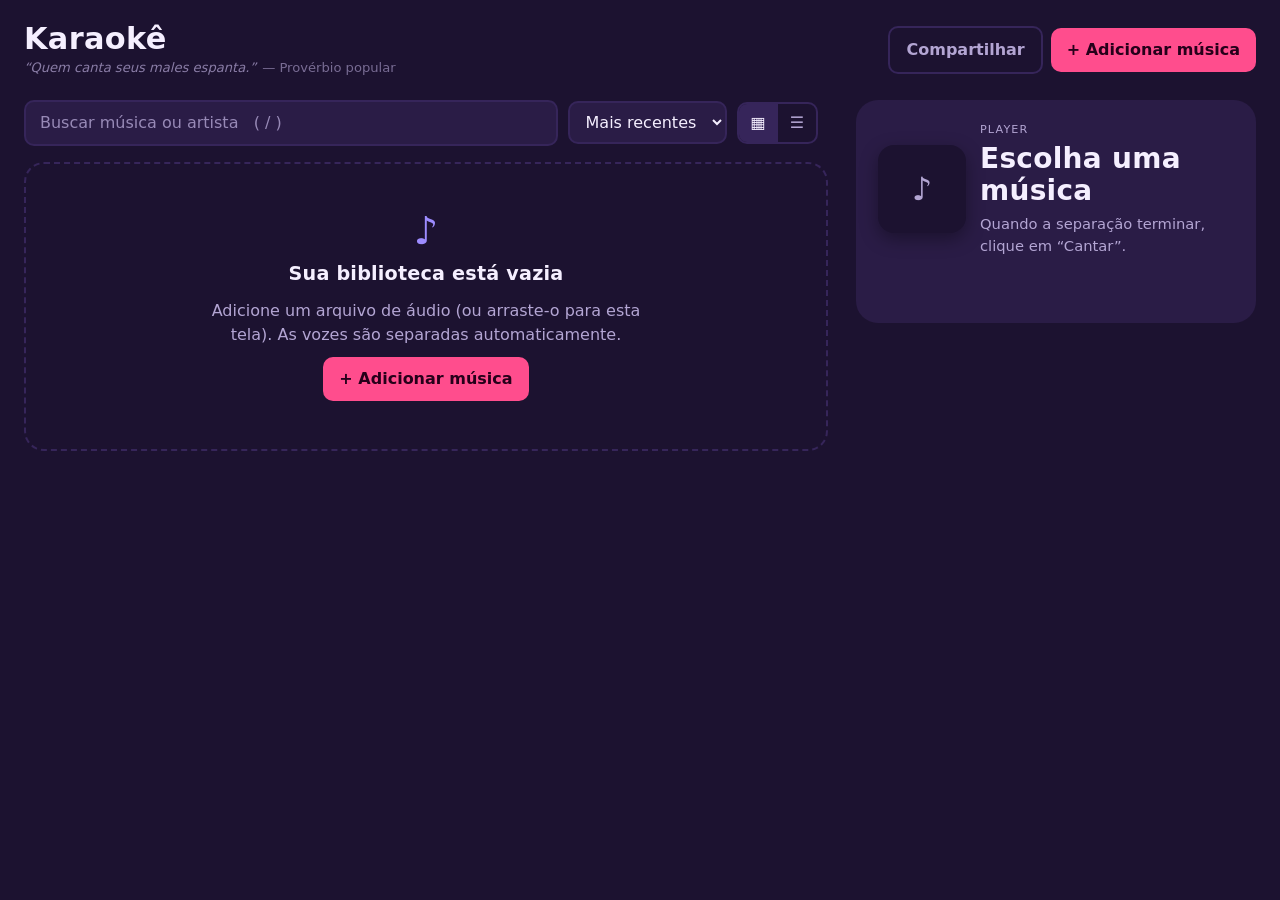
==== commit 2055264f: "feat: added a new way to add songs for those who aren't on the pc Added a share button to make possi" ====
--- a/backend/target/classes/static/index.html
+++ b/backend/target/classes/static/index.html
@@ -14,7 +14,10 @@
     <h1>Karaokê</h1>
     <p class="quote" id="quote"><span id="quote-text"></span><span class="q-author" id="quote-author"></span></p>
   </div>
-  <button class="btn add-open" id="add-open" type="button">+ Adicionar música</button>
+  <div class="topbar-actions">
+    <button class="btn ghost" id="share-open" type="button" title="Compartilhar com a rede">Compartilhar</button>
+    <button class="btn add-open" id="add-open" type="button">+ Adicionar música</button>
+  </div>
 </header>
 
 <div class="app">
@@ -152,6 +155,21 @@
   <ul class="cover-grid" id="cover-results"></ul>
 </dialog>
 
+<!-- ===== diálogo: compartilhar com a rede ===== -->
+<dialog id="dlg-share" aria-labelledby="dlg-share-title">
+  <form method="dialog" class="dlg-head">
+    <h2 id="dlg-share-title">Adicionar músicas de outros aparelhos</h2>
+    <button class="btn ghost" aria-label="Fechar">Fechar</button>
+  </form>
+  <p>Escaneie com a câmera do celular ou tablet. Outros aparelhos podem ver o catálogo e
+     adicionar músicas — mas só este computador pode apagar ou editar.</p>
+  <div id="qr-container" class="qr"></div>
+  <p id="share-url" class="share-url"></p>
+  <div class="dialog-actions">
+    <button id="share-close" class="btn ghost" type="button">Fechar</button>
+  </div>
+</dialog>
+
 <!-- ===== tela de karaokê ===== -->
 <div class="stage" id="stage" hidden role="dialog" aria-label="Tela de karaokê" aria-modal="true">
   <div class="stage-bg" id="stage-bg"></div>
@@ -286,6 +304,7 @@
 <div class="toast" id="toast" role="status" aria-live="polite" hidden></div>
 <div class="drop-overlay" id="drop-overlay" hidden aria-hidden="true">Solte o áudio para adicionar</div>
 
+<script src="qrcode.js"></script>
 <script src="quotes.js"></script>
 <script src="app.js"></script>
 </body>
--- a/backend/target/classes/static/styles.css
+++ b/backend/target/classes/static/styles.css
@@ -540,3 +540,8 @@
   .ed-line { grid-template-columns: 1fr 24px; }
   .ed-go { grid-column: 1 / -1; justify-self: start; }
 }
+
+/* ---------- compartilhar com a rede ---------- */
+.topbar-actions { display: flex; gap: 8px; align-items: center; flex-wrap: wrap; }
+.qr svg { width: 240px; height: 240px; display: block; margin: 1rem auto; }
+.share-url { text-align: center; font-family: monospace; word-break: break-all; color: var(--muted); }
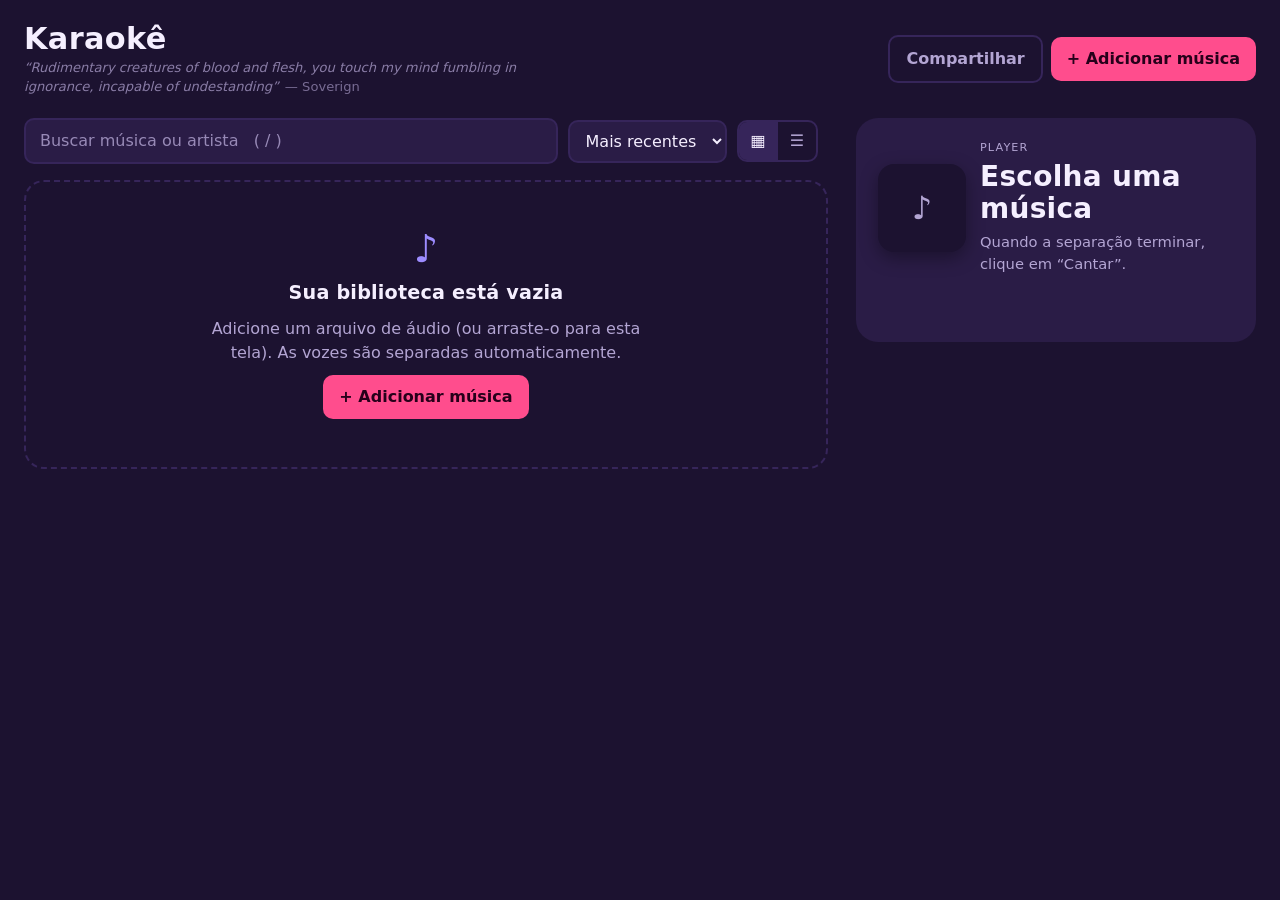
==== commit 44f3d60a: "feat: added ytdlp to make it easier to add songs" ====
--- a/backend/target/classes/static/index.html
+++ b/backend/target/classes/static/index.html
@@ -6,6 +6,7 @@
 <meta name="color-scheme" content="dark">
 <title>Karaokê</title>
 <link rel="stylesheet" href="styles.css">
+<link rel="icon" type="image/x-icon" href="/favicon.ico">
 </head>
 <body>
 
@@ -91,6 +92,16 @@
     <button class="btn" type="submit" id="add-btn" disabled>Separar vozes</button>
     <div class="status" id="add-status" role="status"></div>
   </form>
+  <div class="or-sep" role="separator"><span>ou</span></div>
+
+  <div class="add-url">
+    <input type="text" id="add-url-input"
+           placeholder="URL do YouTube ou nome da música (ex.: Mike Oldfield - Nuclear)"
+           autocomplete="off">
+    <button class="btn" type="button" id="add-url-btn">Baixar</button>
+  </div>
+  <p class="hint">Se digitar só o nome, baixa o primeiro resultado do YouTube.</p>
+  <div class="status" id="url-status" role="status"></div>
 </dialog>
 
 <!-- ===== diálogo: escolher letra ===== -->
--- a/backend/target/classes/static/styles.css
+++ b/backend/target/classes/static/styles.css
@@ -544,4 +544,8 @@
 /* ---------- compartilhar com a rede ---------- */
 .topbar-actions { display: flex; gap: 8px; align-items: center; flex-wrap: wrap; }
 .qr svg { width: 240px; height: 240px; display: block; margin: 1rem auto; }
-.share-url { text-align: center; font-family: monospace; word-break: break-all; color: var(--muted); }+.share-url { text-align: center; font-family: monospace; word-break: break-all; color: var(--muted); }
+
+/* ---------- adicionar por URL ---------- */
+.add-url { display: grid; grid-template-columns: 1fr auto; gap: 8px; }
+@media (max-width: 560px) { .add-url { grid-template-columns: 1fr; } }
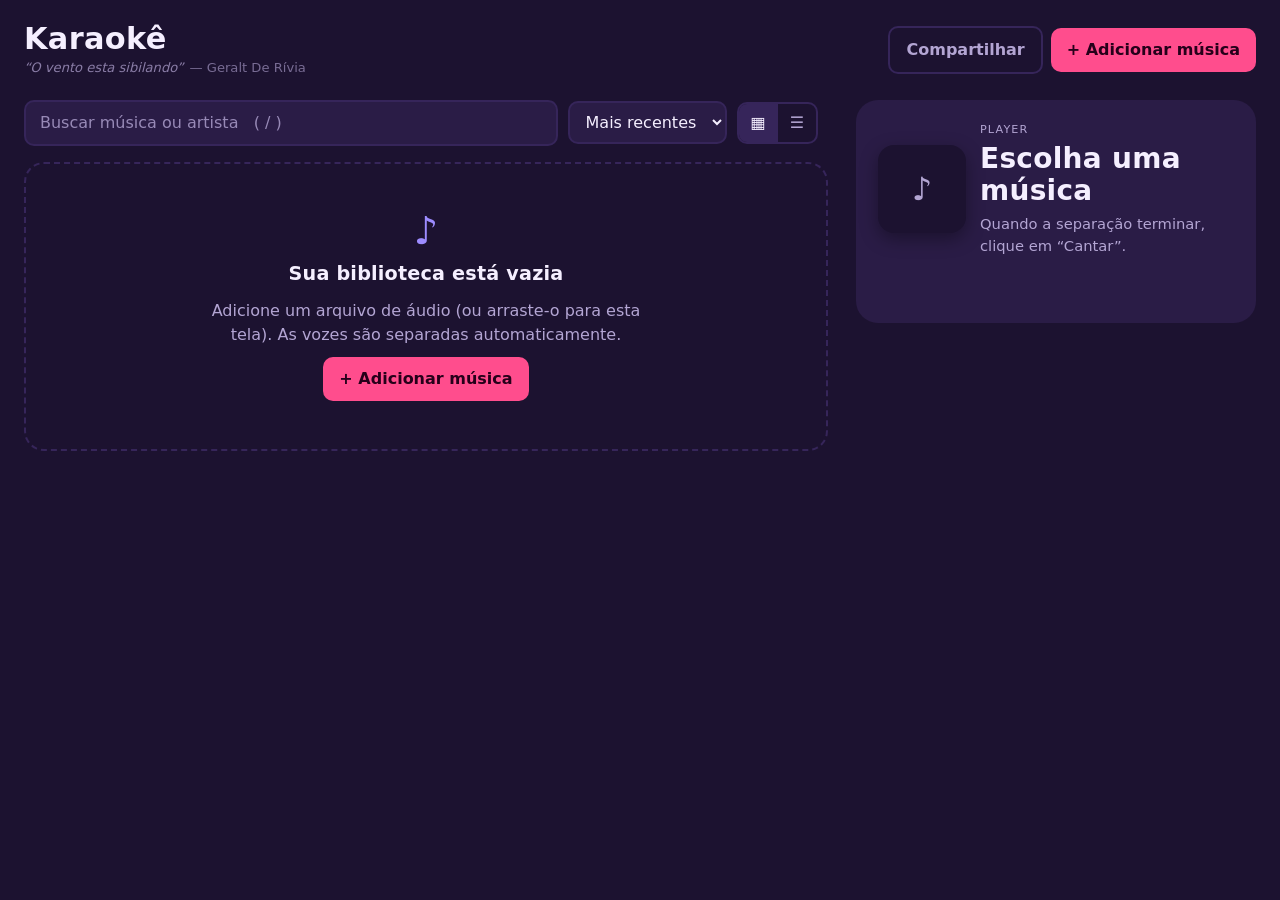
==== commit 3182ff60: "feat: updated method to add songs direct from search (ytdlp) updated gitigonore" ====
--- a/backend/target/classes/static/index.html
+++ b/backend/target/classes/static/index.html
@@ -92,16 +92,41 @@
     <button class="btn" type="submit" id="add-btn" disabled>Separar vozes</button>
     <div class="status" id="add-status" role="status"></div>
   </form>
+
   <div class="or-sep" role="separator"><span>ou</span></div>
-
-  <div class="add-url">
-    <input type="text" id="add-url-input"
-           placeholder="URL do YouTube ou nome da música (ex.: Mike Oldfield - Nuclear)"
-           autocomplete="off">
-    <button class="btn" type="button" id="add-url-btn">Baixar</button>
+  <button class="btn ghost" type="button" id="add-youtube-open">Baixar do YouTube</button>
+</dialog>
+
+<!-- ===== diálogo: baixar do YouTube ===== -->
+<dialog id="dlg-youtube" aria-labelledby="dlg-youtube-title">
+  <form method="dialog" class="dlg-head">
+    <h2 id="dlg-youtube-title">Baixar do YouTube</h2>
+    <button class="btn ghost" aria-label="Fechar">Fechar</button>
+  </form>
+
+  <form class="dlg-search" id="youtube-search-form">
+    <input type="text" id="youtube-query" placeholder="Nome da música ou URL do vídeo"
+           required autocomplete="off">
+    <button class="btn" type="submit">Buscar</button>
+  </form>
+  <p class="hint">Cole uma URL para pular a busca, ou digite para procurar no YouTube.</p>
+
+  <div class="status" id="youtube-status" role="status"></div>
+  <ul class="results" id="youtube-results"></ul>
+
+  <div id="youtube-confirm" hidden>
+    <hr>
+    <p><strong>Confirme os dados antes de baixar</strong></p>
+    <div class="add-fields">
+      <input type="text" id="youtube-title" placeholder="Título" autocomplete="off">
+      <input type="text" id="youtube-artist" placeholder="Artista" autocomplete="off">
+    </div>
+    <div class="dialog-actions">
+      <button class="btn ghost" type="button" id="youtube-cancel">Cancelar</button>
+      <button class="btn" type="button" id="youtube-confirm-btn">Baixar e separar</button>
+    </div>
+    <div class="status" id="youtube-confirm-status" role="status"></div>
   </div>
-  <p class="hint">Se digitar só o nome, baixa o primeiro resultado do YouTube.</p>
-  <div class="status" id="url-status" role="status"></div>
 </dialog>
 
 <!-- ===== diálogo: escolher letra ===== -->
@@ -319,4 +344,4 @@
 <script src="quotes.js"></script>
 <script src="app.js"></script>
 </body>
-</html>
+</html>
--- a/backend/target/classes/static/styles.css
+++ b/backend/target/classes/static/styles.css
@@ -544,8 +544,4 @@
 /* ---------- compartilhar com a rede ---------- */
 .topbar-actions { display: flex; gap: 8px; align-items: center; flex-wrap: wrap; }
 .qr svg { width: 240px; height: 240px; display: block; margin: 1rem auto; }
-.share-url { text-align: center; font-family: monospace; word-break: break-all; color: var(--muted); }
-
-/* ---------- adicionar por URL ---------- */
-.add-url { display: grid; grid-template-columns: 1fr auto; gap: 8px; }
-@media (max-width: 560px) { .add-url { grid-template-columns: 1fr; } }+.share-url { text-align: center; font-family: monospace; word-break: break-all; color: var(--muted); }
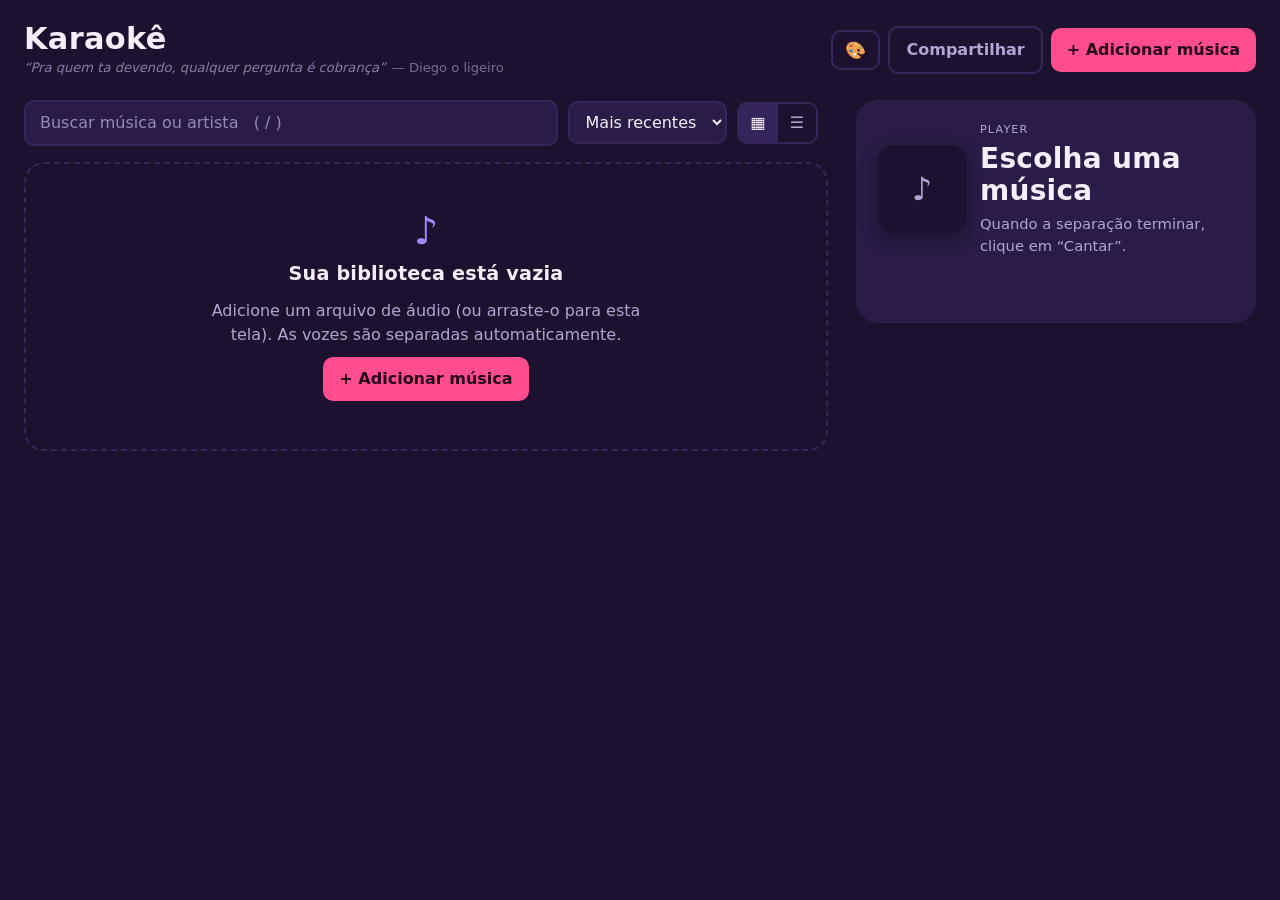
==== commit de22ae2c: "feat: added a theme changer and fixed interface bugs" ====
--- a/backend/target/classes/static/index.html
+++ b/backend/target/classes/static/index.html
@@ -7,6 +7,13 @@
 <title>Karaokê</title>
 <link rel="stylesheet" href="styles.css">
 <link rel="icon" type="image/x-icon" href="/favicon.ico">
+<script>
+  // aplica o tema salvo ANTES do CSS pintar a tela (evita "flash" do tema errado)
+  try {
+    const saved = JSON.parse(localStorage.getItem("theme"));
+    if (saved) document.documentElement.dataset.theme = saved;
+  } catch (_) {}
+</script>
 </head>
 <body>
 
@@ -16,6 +23,7 @@
     <p class="quote" id="quote"><span id="quote-text"></span><span class="q-author" id="quote-author"></span></p>
   </div>
   <div class="topbar-actions">
+    <button class="btn ghost" id="theme-cycle" type="button" title="Mudar tema" aria-label="Mudar tema">🎨</button>
     <button class="btn ghost" id="share-open" type="button" title="Compartilhar com a rede">Compartilhar</button>
     <button class="btn add-open" id="add-open" type="button">+ Adicionar música</button>
   </div>
@@ -94,7 +102,7 @@
   </form>
 
   <div class="or-sep" role="separator"><span>ou</span></div>
-  <button class="btn ghost" type="button" id="add-youtube-open">Baixar do YouTube</button>
+  <button class="btn" type="button" id="add-youtube-open">Baixar do YouTube</button>
 </dialog>
 
 <!-- ===== diálogo: baixar do YouTube ===== -->
--- a/backend/target/classes/static/styles.css
+++ b/backend/target/classes/static/styles.css
@@ -13,6 +13,8 @@
   --radius: 14px;
   --display: "Futura", "Century Gothic", "Avenir Next", "Trebuchet MS", system-ui, sans-serif;
   --body: system-ui, -apple-system, "Segoe UI", Roboto, sans-serif;
+  --ink-on-hot: #26001a;
+  --stage-gradient: radial-gradient(circle at 30% 20%, #5b2a86 0%, #1c1230 60%, #0d0718 100%);
 }
 * { box-sizing: border-box; }
 /* sem isto, qualquer elemento com display próprio ignora o atributo hidden */
@@ -70,7 +72,7 @@
 
 .btn {
   border: 0; border-radius: 10px; padding: 10px 16px; font-weight: 700;
-  background: var(--hot); color: #26001a;
+  background: var(--hot); color: var(--ink-on-hot);
 }
 .btn:disabled { opacity: .5; cursor: not-allowed; }
 .btn.ghost { background: transparent; color: var(--muted); border: 2px solid var(--panel-2); font-weight: 600; }
@@ -222,7 +224,7 @@
 }
 .drop-overlay {
   position: fixed; inset: 0; z-index: 1200; display: grid; place-items: center; pointer-events: none;
-  background: rgba(28, 18, 48, .88); border: 4px dashed var(--hot); font-family: var(--display); font-size: 1.6rem; font-weight: 800;
+  background: color-mix(in srgb, var(--panel) 88%, transparent);
 }
 
 /* ---------- player ---------- */
@@ -333,11 +335,11 @@
 .stage {
   --art: .55; --blur: 6px; --shadow: .6; --scrim: .35;
   position: fixed; inset: 0; z-index: 1000; overflow: hidden;
-  background: #0d0718; color: #fff;
+  background: var(--ink-on-hot); color: #fff;
 }
 .stage-bg {
   position: absolute; inset: -6%;
-  background: radial-gradient(circle at 30% 20%, #5b2a86 0%, #1c1230 60%, #0d0718 100%) center / cover no-repeat;
+  background: var(--stage-gradient) center / cover no-repeat;
   opacity: 1;
 }
 .stage-bg.has-art { opacity: var(--art); filter: blur(var(--blur)); }
@@ -369,8 +371,11 @@
 .chip:hover { background: rgba(255, 255, 255, .24); }
 .chip.ghost { background: transparent; }
 
+#add-youtube-open { width: 100%; padding: 10px 16px; }
+
 .lyrics-viewport {
   position: absolute; inset: 0; overflow: hidden;
+  pointer-events: none;
   -webkit-mask-image: linear-gradient(180deg, transparent 0, #000 14%, #000 80%, transparent 100%);
           mask-image: linear-gradient(180deg, transparent 0, #000 14%, #000 80%, transparent 100%);
 }
@@ -415,8 +420,9 @@
 .countdown span {
   display: grid; place-items: center; width: clamp(5rem, 12vw, 9rem); aspect-ratio: 1; border-radius: 50%;
   font-family: var(--display); font-weight: 800; font-size: clamp(3rem, 8vw, 6rem); line-height: 1; color: #fff;
-  background: rgba(255, 77, 141, .88);
-  box-shadow: 0 0 0 .5rem rgba(255, 77, 141, .28), 0 8px 30px rgba(0, 0, 0, .5);
+  background: color-mix(in srgb, var(--hot) 88%, transparent);
+  box-shadow: 0 0 0 .5rem color-mix(in srgb, var(--hot) 28%, transparent),
+              0 8px 30px rgba(0, 0, 0, .5);
 }
 @media (prefers-reduced-motion: no-preference) {
   .countdown.tick span { animation: cd-pulse .9s ease-out; }
@@ -503,7 +509,7 @@
 .cw.timed.todo { background: rgba(255, 255, 255, .14); }
 .cw.timed.done { background: rgba(255, 77, 141, .38); }
 .cw.timed.now { background: linear-gradient(90deg, var(--hot) var(--wp, 0%), rgba(255, 255, 255, .14) var(--wp, 0%)); color: #fff; }
-.cw.rec { background: var(--hot); color: #26001a; border-color: #fff; }
+.cw.rec { background: var(--hot); color: var(--ink-on-hot); border-color: #fff; }
 .cw.cursor { outline: 3px solid var(--warn); outline-offset: 1px; }
 
 .ed-controls { background: var(--panel); border-top: 1px solid var(--panel-2); padding: 12px 20px 16px; display: grid; gap: 10px; }
@@ -532,8 +538,8 @@
   touch-action: none; user-select: none; -webkit-user-select: none;
 }
 .tap-pad small { display: block; font-family: var(--body); font-weight: 500; font-size: .8rem; color: var(--muted); margin-top: 2px; }
-.tap-pad.down { background: var(--hot); color: #26001a; }
-.tap-pad.down small { color: #26001a; }
+.tap-pad.down { background: var(--hot); color: var(--ink-on-hot); }
+.tap-pad.down small { color: var(--ink-on-hot); }
 .ed-line-actions { display: flex; gap: 8px; flex-wrap: wrap; align-content: center; }
 
 @media (max-width: 700px) {
@@ -544,4 +550,78 @@
 /* ---------- compartilhar com a rede ---------- */
 .topbar-actions { display: flex; gap: 8px; align-items: center; flex-wrap: wrap; }
 .qr svg { width: 240px; height: 240px; display: block; margin: 1rem auto; }
-.share-url { text-align: center; font-family: monospace; word-break: break-all; color: var(--muted); }+.share-url { text-align: center; font-family: monospace; word-break: break-all; color: var(--muted); }
+
+/* ============================================================
+   Temas (o padrão "roxo" é o que está em :root)
+   O atributo data-theme no <html> troca só as cores, mantendo
+   todo o resto do CSS igual. Adicionar nome de novos temas no app.js
+   na linha const THEMES = ["xxx", "xxx", "xxx"];
+   ============================================================ */
+
+html[data-theme="oceano"] {
+  --stage: #0a1929;
+  --panel: #112a45;
+  --panel-2: #1a3d5c;
+  --ink: #e8f4ff;
+  --muted: #8ba8c4;
+  --hot: #00d4ff;      /* ciano (voz do cantor / letra cantada) */
+  --cool: #7bffc1;     /* menta (backing vocals) */
+  --soft: #4d8fc7;     /* azul médio (instrumental) */
+  --ok: #62e3a4;
+  --warn: #ffc857;
+  --bad: #ff7a7a;
+  --ink-on-hot: #002233;
+  --stage-gradient: radial-gradient(circle at 30% 20%, #1a4a7a 0%, #0a1929 60%, #050c14 100%);
+}
+
+html[data-theme="ambar"] {
+  --stage: #1a0e08;
+  --panel: #2e1a0e;
+  --panel-2: #43291a;
+  --ink: #fff4e6;
+  --muted: #c9a989;
+  --hot: #ff9500;      /* âmbar (voz do cantor / letra cantada) */
+  --cool: #ffd966;     /* dourado (backing vocals) */
+  --soft: #d9803a;     /* laranja queimado (instrumental) */
+  --ok: #a3d977;
+  --warn: #ffc857;
+  --bad: #ff6b5b;
+  --ink-on-hot: #2a1500;
+  --stage-gradient: radial-gradient(circle at 30% 20%, #7a3f1a 0%, #1a0e08 60%, #0a0503 100%);
+}
+
+html[data-theme="verde"] {
+  --stage: #0a1a0f;
+  --panel: #122b18;
+  --panel-2: #1a3d24;
+  --ink: #e8ffec;
+  --muted: #8bc49a;
+  --hot: #00e676;      /* verde vivo (voz do cantor / letra cantada) */
+  --cool: #7bffd4;     /* água-marinha (backing vocals) */
+  --soft: #4db86a;     /* verde folha (instrumental) */
+  --ok: #62e3a4;
+  --warn: #ffc857;
+  --bad: #ff7a7a;
+  --ink-on-hot: #002a0f;
+  --stage-gradient: radial-gradient(circle at 30% 20%, #1a7a3f 0%, #0a1a0f 60%, #030a06 100%);
+}
+
+html[data-theme="angelblue"] {
+  --stage: #05052b;
+  --panel: #1c1027;
+  --panel-2: #2e3785;
+  --ink: #f0e8ff;
+  --muted: #98b3ec;
+  --hot: #5c3fff;      /* verde vivo (voz do cantor / letra cantada) */
+  --cool: #937bff;     /* água-marinha (backing vocals) */
+  --soft: #05070e;     /* verde folha (instrumental) */
+  --ok: #94b6ff;
+  --warn: #ffb41f;
+  --bad: #ff4040;
+  --ink-on-hot: #fffcfc;
+  --stage-gradient: radial-gradient(circle at 30% 20%, #00014e 0%, #0f0a1a 60%, #07030a 100%);
+}
+
+/* botão de tema: quadrado compacto (o emoji é o rótulo) */
+#theme-cycle { padding: 10px 12px; font-size: 1.05rem; line-height: 1; }
